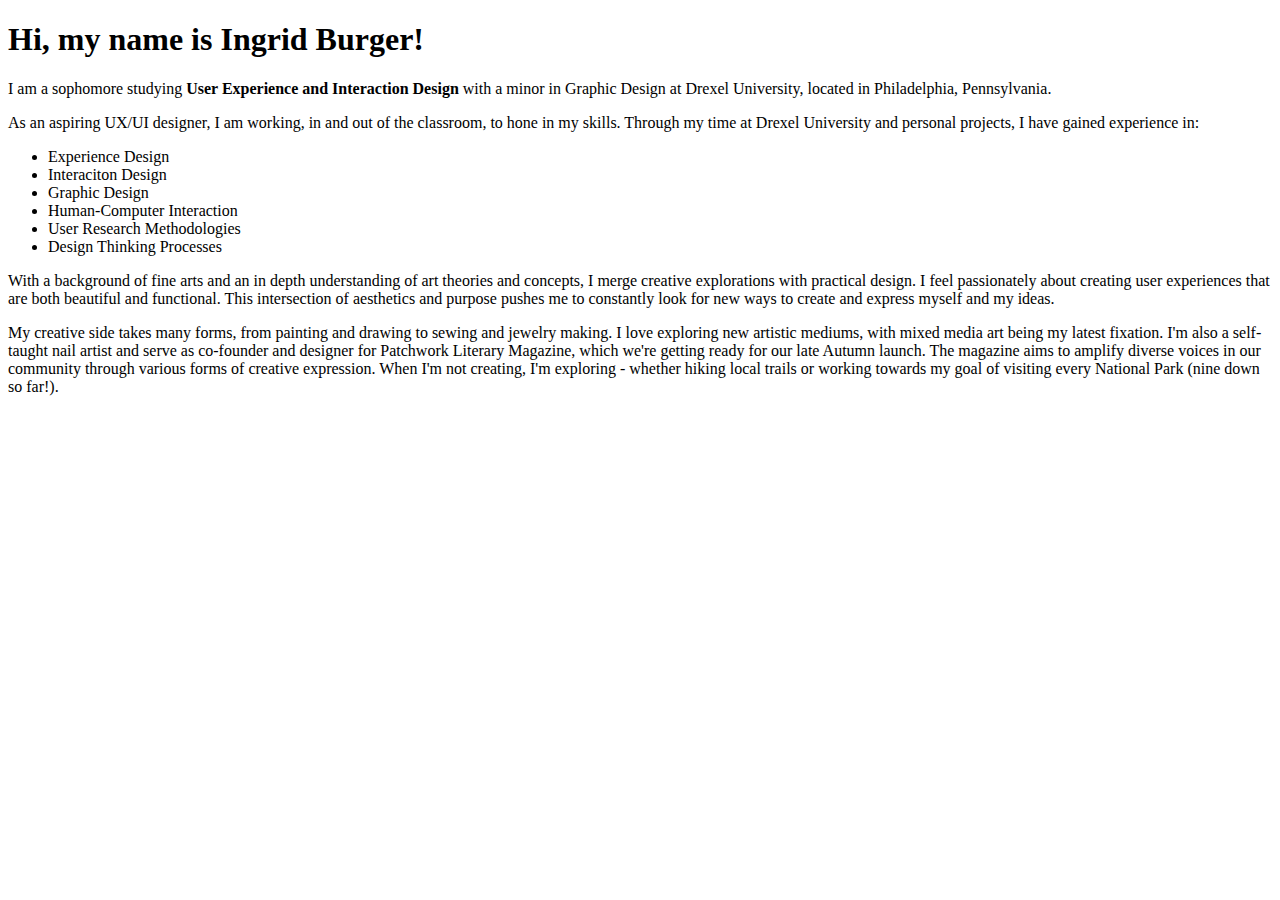
==== About.html @ 8da5daaf "Adding HTML" ====
<!DOCTYPE html>
<html lang="en">
<head>
    <meta charset="UTF-8">
    <title>Ingrid Burger's Portfolio</title>
</head>
<body>
    <header>
        <h1>Hi, my name is <strong>Ingrid Burger</strong>!</h1>
    </header>
    <article>
        <p>I am a sophomore studying <strong>User Experience and Interaction Design</strong> with a minor in Graphic Design at Drexel University, located in Philadelphia, Pennsylvania.</p>
        <p>As an aspiring UX/UI designer, I am working, in and out of the classroom, to hone in my skills. Through my time at Drexel University and personal projects, I have gained experience in:</p>
        <ul>
            <li>Experience Design</li>
            <li>Interaciton Design</li>
            <li>Graphic Design</li>
            <li>Human-Computer Interaction</li>
            <li>User Research Methodologies</li>
            <li>Design Thinking Processes</li>
        </ul>
        <p>With a background of fine arts and an in depth understanding of art theories and concepts, I merge creative explorations with practical design. I feel passionately about creating user experiences that are both beautiful and functional. This intersection of aesthetics and purpose pushes me to constantly look for new ways to create and express myself and my ideas.</p>
        <p>My creative side takes many forms, from painting and drawing to sewing and jewelry making. I love exploring new artistic mediums, with mixed media art being my latest fixation. I'm also a self-taught nail artist and serve as co-founder and designer for Patchwork Literary Magazine, which we're getting ready for our late Autumn launch. The magazine aims to amplify diverse voices in our community through various forms of creative expression. When I'm not creating, I'm exploring - whether hiking local trails or working towards my goal of visiting every National Park (nine down so far!).</p>
    </article>
</body>
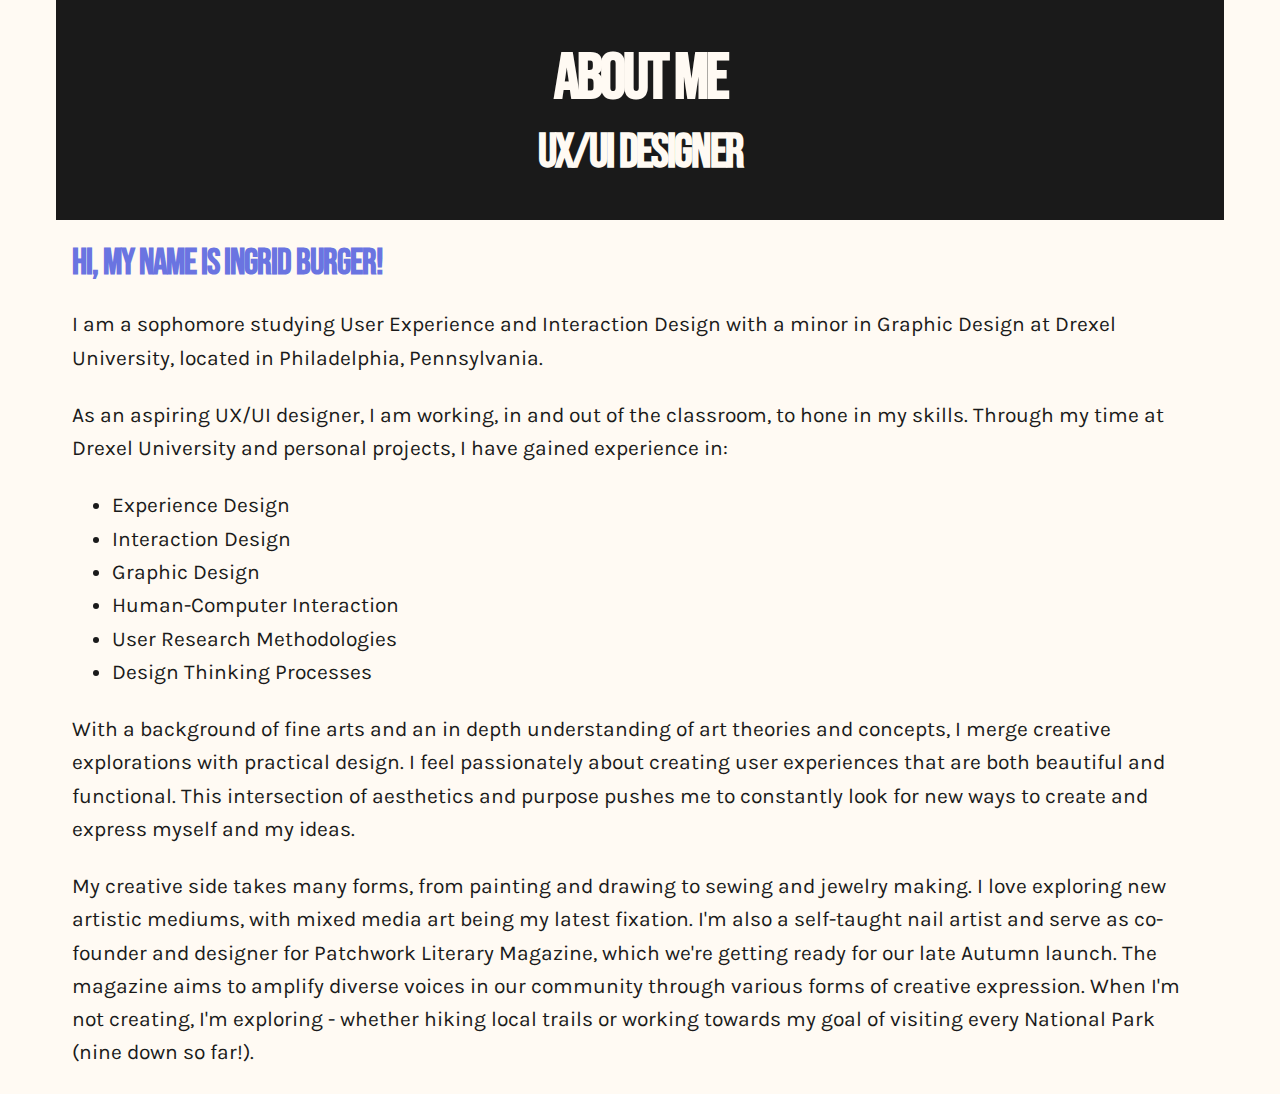
==== commit a5edbbc5: "html & css" ====
--- a/About.html
+++ b/About.html
@@ -2,24 +2,41 @@
 <html lang="en">
 <head>
     <meta charset="UTF-8">
+    <meta name="viewport" content="width=device-width, initial-scale=1.0">
     <title>Ingrid Burger's Portfolio</title>
+    <link rel="stylesheet" href="css/Stylesheet.CSS">
 </head>
 <body>
-    <header>
-        <h1>Hi, my name is <strong>Ingrid Burger</strong>!</h1>
-    </header>
-    <article>
-        <p>I am a sophomore studying <strong>User Experience and Interaction Design</strong> with a minor in Graphic Design at Drexel University, located in Philadelphia, Pennsylvania.</p>
-        <p>As an aspiring UX/UI designer, I am working, in and out of the classroom, to hone in my skills. Through my time at Drexel University and personal projects, I have gained experience in:</p>
-        <ul>
-            <li>Experience Design</li>
-            <li>Interaciton Design</li>
-            <li>Graphic Design</li>
-            <li>Human-Computer Interaction</li>
-            <li>User Research Methodologies</li>
-            <li>Design Thinking Processes</li>
-        </ul>
-        <p>With a background of fine arts and an in depth understanding of art theories and concepts, I merge creative explorations with practical design. I feel passionately about creating user experiences that are both beautiful and functional. This intersection of aesthetics and purpose pushes me to constantly look for new ways to create and express myself and my ideas.</p>
-        <p>My creative side takes many forms, from painting and drawing to sewing and jewelry making. I love exploring new artistic mediums, with mixed media art being my latest fixation. I'm also a self-taught nail artist and serve as co-founder and designer for Patchwork Literary Magazine, which we're getting ready for our late Autumn launch. The magazine aims to amplify diverse voices in our community through various forms of creative expression. When I'm not creating, I'm exploring - whether hiking local trails or working towards my goal of visiting every National Park (nine down so far!).</p>
-    </article>
+    <div class="container">
+        <header>
+            <h1>About Me</h1>
+            <h2>UX/UI Designer</h2>
+        </header>
+        
+        <section>
+            <h3>Hi, my name is Ingrid Burger!</h3>
+            <p>I am a sophomore studying <strong>User Experience and Interaction Design</strong> with a minor in Graphic Design at Drexel University, located in Philadelphia, Pennsylvania.</p>
+        </section>
+
+        <section>
+            <p>As an aspiring UX/UI designer, I am working, in and out of the classroom, to hone in my skills. Through my time at Drexel University and personal projects, I have gained experience in:
+            <ul>
+                <li>Experience Design</li>
+                <li>Interaction Design</li>
+                <li>Graphic Design</li>
+                <li>Human-Computer Interaction</li>
+                <li>User Research Methodologies</li>
+                <li>Design Thinking Processes</li>
+            </ul>
+            </p>
+        </section>
+
+        <section>
+            <p>With a background of fine arts and an in depth understanding of art theories and concepts, I merge creative explorations with practical design. I feel passionately about creating user experiences that are both beautiful and functional. This intersection of aesthetics and purpose pushes me to constantly look for new ways to create and express myself and my ideas.</p>
+        </section>
+
+        <section>
+            <p>My creative side takes many forms, from painting and drawing to sewing and jewelry making. I love exploring new artistic mediums, with mixed media art being my latest fixation. I'm also a self-taught nail artist and serve as co-founder and designer for Patchwork Literary Magazine, which we're getting ready for our late Autumn launch. The magazine aims to amplify diverse voices in our community through various forms of creative expression. When I'm not creating, I'm exploring - whether hiking local trails or working towards my goal of visiting every National Park (nine down so far!).</p>
+        </section>
 </body>
+</html>--- a/css/Stylesheet.CSS
+++ b/css/Stylesheet.CSS
@@ -0,0 +1,120 @@
+@font-face {
+    font-family: 'BebasNeue';
+    src: url('../fonts/BebasNeue-Regular.woff2') format(woff2); 
+    font-weight: normal;
+    font-style: normal;
+    font-display: swap;
+}
+
+@font-face {
+    font-family: 'Karla';
+    src: url('../fonts/Karla-Regular.woff2') format(woff2);
+    font-weight: 200 800;
+    font-style: normal;
+    font-display: swap;
+}
+
+:root {
+    --light-primary:#FFFAF3;
+    --light-secondary:#EBE7E0;
+    --dark-primary:#1A1A1A;
+    --dark-secondary:#424242;
+    --accent-dark:#262E86;
+    --accent-med-dark:#4851B1;
+    --accent-medium:#6A74E1;
+    --accent-med-light:#98A0F8;
+    --accent-light:#C5CAFF;
+
+    --background-color:var(--light-primary);
+    --foreground-color:var(--dark-primary);
+
+    --font-sans-serif: 'Karla', Helvetica, Arial, sans-serif;
+    --font-bold: 'BebasNeue', var(--font-sans-serif);
+
+    --rhythm: 1.5rem;
+}
+
+* {
+    box-sizing: border-box;
+}
+
+body {
+    background-color: var(--background-color);
+    color: var(--foreground-color);
+    font-family: var(--font-sans-serif);
+    font-size: 130%;
+    line-height: 1.6;
+    margin: 0;
+    padding: 0 1rem;
+}
+
+header {
+    background-color: var(--dark-primary);
+    color: var(--light-primary);
+    padding: var(--rhythm);
+    text-align: center;
+}
+
+header h1, header h2 {
+    color: var(--light-primary);
+    padding: 0 var(--rhythm);
+}
+
+img {
+    height: auto;
+    width: 100%;
+    max-width: 1200px;
+    margin: var(--rhythm) auto;
+}
+  
+b {
+    color: var(--accent-primary);
+    font-weight: bold;
+}  
+
+h1, h2, h3 {
+    font-family: var(--font-bold);
+    margin: 0 0 var(--rhythm) 0;
+}
+
+h1 {
+    color: var(--accent-dark);
+    font-size: 65px;
+    letter-spacing: -3px;
+    line-height: 62px;
+    margin-top: var(--rhythm);
+}
+
+h2 {
+    color: var(--accent-med-dark);
+    font-size: 48px;
+    letter-spacing: -2px;
+    line-height: 0.8;
+}
+
+h3 {
+    color: var(--accent-medium);
+    font-size: 36px;
+    letter-spacing: -1px;
+    line-height: 40px;
+}
+
+p {
+    color: var(--dark-primary);
+    font-family: var(--font-sans-serif);
+    font-size: 100%;
+    margin: 0 0 var(--rhythm) 0;
+}
+
+.container {
+    max-width: 1200px;
+    margin: 0 auto;
+    padding-left: 1rem;
+    padding-right: 1rem;
+}
+
+section {
+    margin: var(--rhythm) 0;
+    padding-left: 1rem;
+    padding-right: 1rem;
+}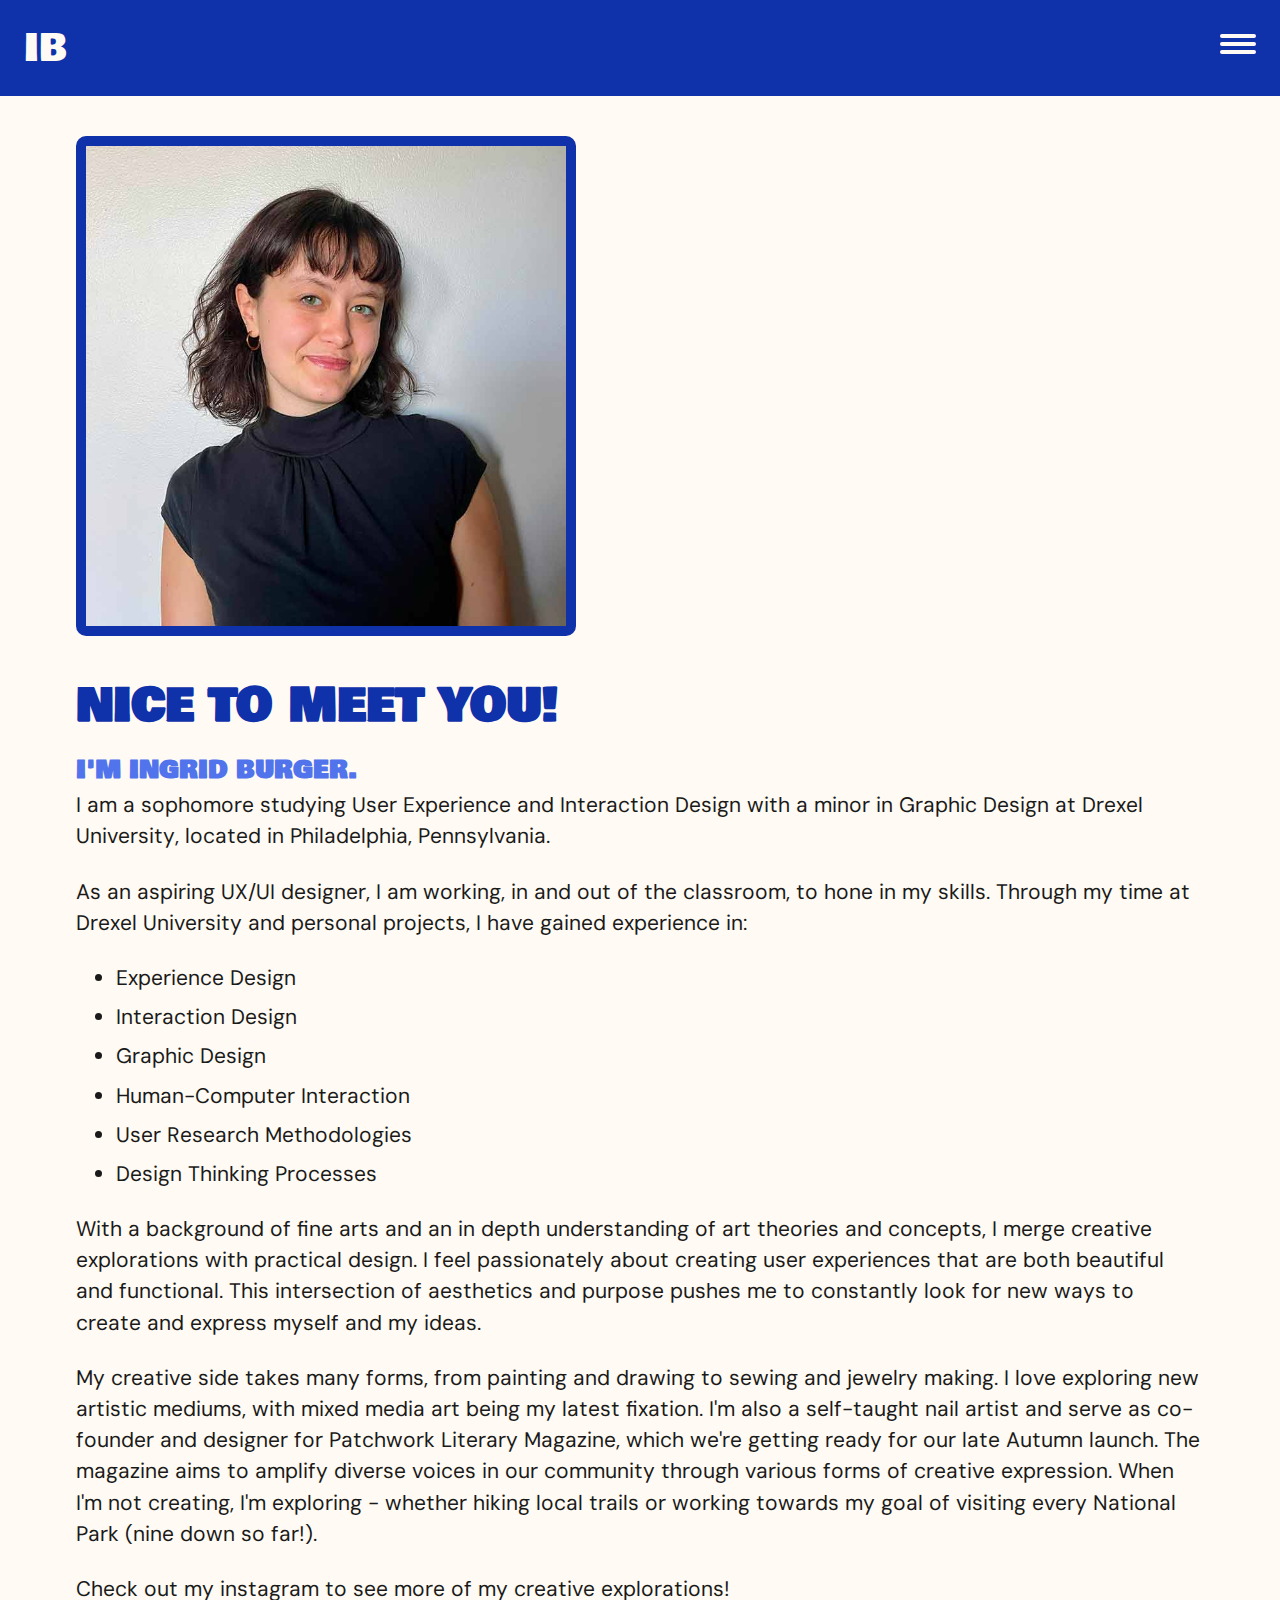
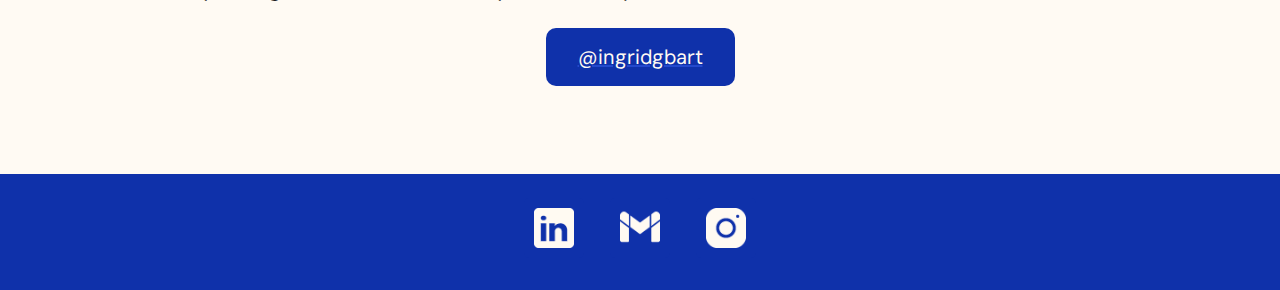
==== commit 39ef7511: "Most Done" ====
--- a/About.html
+++ b/About.html
@@ -9,34 +9,67 @@
 <body>
     <div class="container">
         <header>
-            <h1>About Me</h1>
-            <h2>UX/UI Designer</h2>
+            <div class="header-text"><a href="Index.html">IB</a></div>
+            <input type="checkbox" id="nav-toggle" class="nav-toggle">
+            <label for="nav-toggle" class="nav-toggle-label">
+                <span></span>
+                <span></span>
+                <span></span>
+            </label>
+            <div class="nav-backdrop"></div>
+            <nav>
+                <ul>
+                    <li><a href="Index.html">Home</a></li>
+                    <li><a href="Case_Studies.html">Case Studies</a></li>
+                    <li><a href="Resume.html">Resume</a></li>
+                    <li><a href="About.html">About Me</a></li>
+                </ul>
+            </nav>
         </header>
         
-        <section>
-            <h3>Hi, my name is Ingrid Burger!</h3>
-            <p>I am a sophomore studying <strong>User Experience and Interaction Design</strong> with a minor in Graphic Design at Drexel University, located in Philadelphia, Pennsylvania.</p>
-        </section>
+        <main>
+            <section>
+                <img class="profile" alt="Profile Picture" src="./images/Profile_Picture.jpg"/>
+                <h1>Nice to meet you!</h1>
 
-        <section>
-            <p>As an aspiring UX/UI designer, I am working, in and out of the classroom, to hone in my skills. Through my time at Drexel University and personal projects, I have gained experience in:
-            <ul>
-                <li>Experience Design</li>
-                <li>Interaction Design</li>
-                <li>Graphic Design</li>
-                <li>Human-Computer Interaction</li>
-                <li>User Research Methodologies</li>
-                <li>Design Thinking Processes</li>
-            </ul>
-            </p>
-        </section>
+                <h3>I'm Ingrid Burger.</h3>
 
-        <section>
-            <p>With a background of fine arts and an in depth understanding of art theories and concepts, I merge creative explorations with practical design. I feel passionately about creating user experiences that are both beautiful and functional. This intersection of aesthetics and purpose pushes me to constantly look for new ways to create and express myself and my ideas.</p>
-        </section>
+                <p>I am a sophomore studying <strong>User Experience and Interaction Design</strong> with a minor in Graphic Design at Drexel University, located in Philadelphia, Pennsylvania.</p>
+            
+                <p>As an aspiring UX/UI designer, I am working, in and out of the classroom, to hone in my skills. Through my time at Drexel University and personal projects, I have gained experience in:
+                <ul>
+                    <li>Experience Design</li>
+                    <li>Interaction Design</li>
+                    <li>Graphic Design</li>
+                    <li>Human-Computer Interaction</li>
+                    <li>User Research Methodologies</li>
+                    <li>Design Thinking Processes</li>
+                </ul>
+                </p>
 
-        <section>
-            <p>My creative side takes many forms, from painting and drawing to sewing and jewelry making. I love exploring new artistic mediums, with mixed media art being my latest fixation. I'm also a self-taught nail artist and serve as co-founder and designer for Patchwork Literary Magazine, which we're getting ready for our late Autumn launch. The magazine aims to amplify diverse voices in our community through various forms of creative expression. When I'm not creating, I'm exploring - whether hiking local trails or working towards my goal of visiting every National Park (nine down so far!).</p>
-        </section>
+                <p>With a background of fine arts and an in depth understanding of art theories and concepts, I merge creative explorations with practical design. I feel passionately about creating user experiences that are both beautiful and functional. This intersection of aesthetics and purpose pushes me to constantly look for new ways to create and express myself and my ideas.</p>
+
+                <p>My creative side takes many forms, from painting and drawing to sewing and jewelry making. I love exploring new artistic mediums, with mixed media art being my latest fixation. I'm also a self-taught nail artist and serve as co-founder and designer for Patchwork Literary Magazine, which we're getting ready for our late Autumn launch. The magazine aims to amplify diverse voices in our community through various forms of creative expression. When I'm not creating, I'm exploring - whether hiking local trails or working towards my goal of visiting every National Park (nine down so far!).</p>
+
+                <p>Check out my instagram to see more of my creative explorations!</p>
+                <a href="https://www.instagram.com/ingridgbart?utm_source=ig_web_button_share_sheet&igsh=ZDNlZDc0MzIxNw==" target="_blank">
+                    <button>@ingridgbart</button>
+                </a>
+            </section>
+        </main>
+    </div>
+    <footer>
+        <div class="social-links">
+            <a href="https://www.linkedin.com/in/ingridburger/" target="_blank">
+                <img src="./images/Social_Media_Icons/LinkedIn-Icon.png" alt="LinkedIn">
+            </a>
+            <a href="mailto:ingridgburger@gmail.com" target="_blank">
+                <img src="./images/Social_Media_Icons/Gmail-Icon.png" alt="Gmail">
+            </a>
+            <a href="https://www.instagram.com/ingridgbart?utm_source=ig_web_button_share_sheet&igsh=ZDNlZDc0MzIxNw==" target="_blank">
+                <img src="./images/Social_Media_Icons/Instagram-Icon.png" alt="Instagram">
+            </a>
+        </div>
+    </footer>
 </body>
 </html>--- a/css/Stylesheet.CSS
+++ b/css/Stylesheet.CSS
@@ -1,39 +1,56 @@
+/*Fonts*/
 @font-face {
-    font-family: 'BebasNeue';
-    src: url('../fonts/BebasNeue-Regular.woff2') format(woff2); 
+    font-family: 'BowlbyOne';
+    src: url('../fonts/BowlbyOne-Regular.woff2') format(woff2); 
     font-weight: normal;
     font-style: normal;
     font-display: swap;
 }
 
 @font-face {
-    font-family: 'Karla';
-    src: url('../fonts/Karla-Regular.woff2') format(woff2);
-    font-weight: 200 800;
+    font-family: 'DM Sans';
+    src: url('../fonts/DMSans-9ptRegular.woff2') format(woff2);
+    font-weight: 100 900;
     font-style: normal;
     font-display: swap;
 }
 
+@font-face {
+    font-family: 'DM Sans';
+    src: url('../fonts/DMSans-9ptItalic.woff2') format(woff2);
+    font-weight: 100 900;
+    font-style: italic;
+    font-display: swap;
+}
+
+/*Properties*/
 :root {
     --light-primary:#FFFAF3;
     --light-secondary:#EBE7E0;
     --dark-primary:#1A1A1A;
     --dark-secondary:#424242;
-    --accent-dark:#262E86;
-    --accent-med-dark:#4851B1;
-    --accent-medium:#6A74E1;
-    --accent-med-light:#98A0F8;
-    --accent-light:#C5CAFF;
+    --accent-dark:#0f31aa;
+    --accent-med-dark:#2349cd;
+    --accent-medium:#5174ed;
+    --accent-med-light:#7e99f6;
+    --accent-light:#b9c9ff;
 
     --background-color:var(--light-primary);
     --foreground-color:var(--dark-primary);
 
-    --font-sans-serif: 'Karla', Helvetica, Arial, sans-serif;
-    --font-bold: 'BebasNeue', var(--font-sans-serif);
+    --font-sans-serif: 'DM Sans', Helvetica, Arial, sans-serif;
+    --font-bold: 'BowlbyOne', var(--font-sans-serif);
 
     --rhythm: 1.5rem;
-}
-
+
+    --nav-height: 6rem;
+    --menu-icon-color: var(--light-primary);
+    --nav-background: var(--accent-dark);
+    --nav-hover-bg: var(--accent-medium);
+    --nav-width: 300px;
+}
+
+/*Base*/
 * {
     box-sizing: border-box;
 }
@@ -43,78 +60,323 @@
     color: var(--foreground-color);
     font-family: var(--font-sans-serif);
     font-size: 130%;
-    line-height: 1.6;
+    line-height: 1.5;
     margin: 0;
-    padding: 0 1rem;
-}
-
+    margin-top: 8rem;
+    padding: 0;
+    padding-bottom: 4rem;
+}
+
+html, body {
+    margin: 0;
+    padding: 0;
+}
+
+main {
+    padding: 8rem 1rem 4rem;
+}
+
+section.case-study {
+    background-color: var(--accent-medium);
+    border-radius: 10px;
+    color: var(--light-primary);
+    padding: 2rem;
+}
+
+.section-divider {
+    border: none;
+    border-top: 2px solid var(--accent-medium);
+    width: 100%;
+    margin: 2rem auto;
+}
+
+.item-divider {
+    border: none;
+    border-top: 2px solid var(--accent-light);
+    width: 100%;
+    margin: 2rem auto;
+}
+
+.case-study h1, .case-study h2, .case-study h3, .case-study p {
+    color: var(--light-primary);
+}
+
+.container {
+    max-width: 1200px;
+    margin: 0 auto;
+    min-height: 100%;
+    padding: 0 20px;
+}
+
+section {
+    margin-bottom: var(--rhythm);
+}
+
+.section-container {
+    border: none;
+    border-top: 2px solid var(--accent-medium);
+    width: 80%;
+    margin: 2rem auto;
+}
+
+/*Header*/
 header {
-    background-color: var(--dark-primary);
-    color: var(--light-primary);
-    padding: var(--rhythm);
+    align-items: center;
+    background-color: var(--accent-dark);
+    color: var(--light-primary);
+    display: flex;
+    height: var(--nav-height);
+    justify-content: space-between;
+    left: 0;
+    padding: 0 1.5rem;
+    position: fixed;
+    right: 0;
+    top: 0;
+    z-index: 1000;
+}
+
+header h1, header h2 {
+    color: var(--light-primary);
+    padding: 0;
+}
+
+.header-text a {
+    color: var(--light-primary);
+    font-family: var(--font-bold);
+    font-size: 36px;
+    text-decoration: none;
+}
+
+.header-text a:hover,
+.header-text a:focus,
+.header-text a:visited {
+    color: var(--light-primary);
+    text-decoration: none;
+}
+
+/*Footer*/
+footer {
+    background-color: var(--accent-dark);
+    color: var(--light-primary);
+    margin: 0;
+    padding: 1rem;
     text-align: center;
-}
-
-header h1, header h2 {
-    color: var(--light-primary);
-    padding: 0 var(--rhythm);
-}
-
-img {
-    height: auto;
-    width: 100%;
-    max-width: 1200px;
-    margin: var(--rhythm) auto;
-}
-  
+    width: 100vw;
+}
+
+.social-links a {
+    margin: 0 10px;
+    display: inline-block;
+}
+
+.social-links img {
+    width: 60px;
+    height: 60px;
+    border-radius: 5px;
+    transition: transform 0.3s ease-in-out;
+}
+
+.social-links img:hover {
+    transform: scale(1.2);
+}
+
+
+/*Typography*/
+a {
+    color: var(--accent-med-dark);
+}
+
 b {
-    color: var(--accent-primary);
-    font-weight: bold;
-}  
-
+    color: var(--accent-med-dark);
+    font-weight: 600;
+}
 h1, h2, h3 {
     font-family: var(--font-bold);
-    margin: 0 0 var(--rhythm) 0;
+    margin: 0 0 0.5rem 0;
+    text-transform: uppercase;
 }
 
 h1 {
     color: var(--accent-dark);
-    font-size: 65px;
-    letter-spacing: -3px;
-    line-height: 62px;
-    margin-top: var(--rhythm);
+    font-size: 45px;
+    letter-spacing: 0px;
+    line-height: 43px;
+    margin-top: 2rem;
 }
 
 h2 {
     color: var(--accent-med-dark);
-    font-size: 48px;
-    letter-spacing: -2px;
-    line-height: 0.8;
+    font-size: 36px;
+    letter-spacing: 0px;
+    line-height: 34px;
+    margin-top: 2rem;
 }
 
 h3 {
     color: var(--accent-medium);
-    font-size: 36px;
-    letter-spacing: -1px;
-    line-height: 40px;
+    font-size: 24px;
+    letter-spacing: 0px;
+    line-height: 22px;
+    margin-top: 2rem;
+}
+
+h3 + h1 {
+    margin-top: 0.5rem;
 }
 
 p {
     color: var(--dark-primary);
     font-family: var(--font-sans-serif);
     font-size: 100%;
-    margin: 0 0 var(--rhythm) 0;
-}
-
-.container {
+    margin: 0 0 1.5rem 0;
+}
+
+ul li {
+    margin-bottom: 0.5rem;
+}
+
+/*Button*/
+button {
+    background-color: var(--accent-dark);
+    border: none;
+    border-radius: 10px;
+    color: var(--light-primary);
+    cursor: pointer;
+    display: block;
+    font-family: var(--font-sans-serif);
+    font-size: 1.25rem;
+    font-weight: bold;
+    margin: 0 auto;
+    padding: 1rem 2rem;
+    text-align: center;
+    transition: transform 0.3s ease-in-out;
+}
+
+button:hover {
+    background-color: var(--accent-med-dark);
+    transform: scale(1.1);
+}
+
+p + button {
+    margin-top: 0.5rem;
+}
+
+/*Images*/
+img {
+    border: 10px solid var(--accent-dark);
+    border-radius: 10px;
+    height: auto;
+    width: 100%;
     max-width: 1200px;
-    margin: 0 auto;
-    padding-left: 1rem;
-    padding-right: 1rem;
-}
-
-section {
-    margin: var(--rhythm) 0;
-    padding-left: 1rem;
-    padding-right: 1rem;
+    margin: 0.5rem auto;
+}
+
+img.profile {
+    max-width: 500px;
+    width: 100%;
+}
+  
+/* Navigation */
+nav {
+    align-items: center;
+    background: var(--nav-background);
+    height: 100vh;
+    justify-content: space-between;
+    margin-top: var(--nav-height);
+    position: fixed;
+    right: -100%;
+    top: 0;
+    transition: right 0.3s ease-in-out;
+    width: var(--nav-width);
+    z-index: 999;
+}
+
+nav li a {
+    color: var(--light-primary);
+    display: block;
+    font-family: var(--font-sans-serif);
+    font-size: 1.25rem;
+    padding: 1rem 1.5rem;
+    text-decoration: none;
+}
+
+nav li a:hover {
+    background-color: var(--nav-hover-bg);
+}
+
+nav ul {
+    list-style: none;
+    margin: 0;
+    padding: 0;
+}
+
+.nav-backdrop {
+    background: rgba(0, 0, 0, 0.5);
+    top: var(--nav-height);
+    left: 0;
+    opacity: 0;
+    position: fixed;
+    top: 0;
+    visibility: hidden;
+    width: 100%;
+    z-index: 998;
+}
+
+.nav-toggle {
+    display: none;
+}
+
+.nav-toggle-label {
+    cursor: pointer;
+    display: flex;
+    flex-direction: column;
+    justify-content: center;
+    height: 40px;
+    width: 36px; 
+    position: relative;
+    z-index: 1001;
+}
+
+.nav-toggle-label span {
+    background-color: var(--menu-icon-color);
+    border-radius: 10px;
+    display: block;
+    height: 4px;
+    position: absolute;
+    width: 100%;
+}
+
+.nav-toggle-label span:nth-child(1) { 
+    top: 6px; 
+}
+
+.nav-toggle-label span:nth-child(2) { 
+    top: 14px; 
+}
+
+.nav-toggle-label span:nth-child(3) { 
+    top: 22px; 
+}
+
+.nav-toggle:checked ~ .nav-backdrop {
+    opacity: 1;
+    visibility: visible;
+}
+
+.nav-toggle:checked ~ nav {
+    right: 0;
+}
+
+.nav-toggle:checked ~ .nav-toggle-label span:nth-child(1) {
+    top: 12px;
+    transform: rotate(45deg);
+}
+
+.nav-toggle:checked ~ .nav-toggle-label span:nth-child(2) {
+    display: none;
+}
+
+.nav-toggle:checked ~ .nav-toggle-label span:nth-child(3) {
+    top: 12px;
+    transform: rotate(-45deg);
 }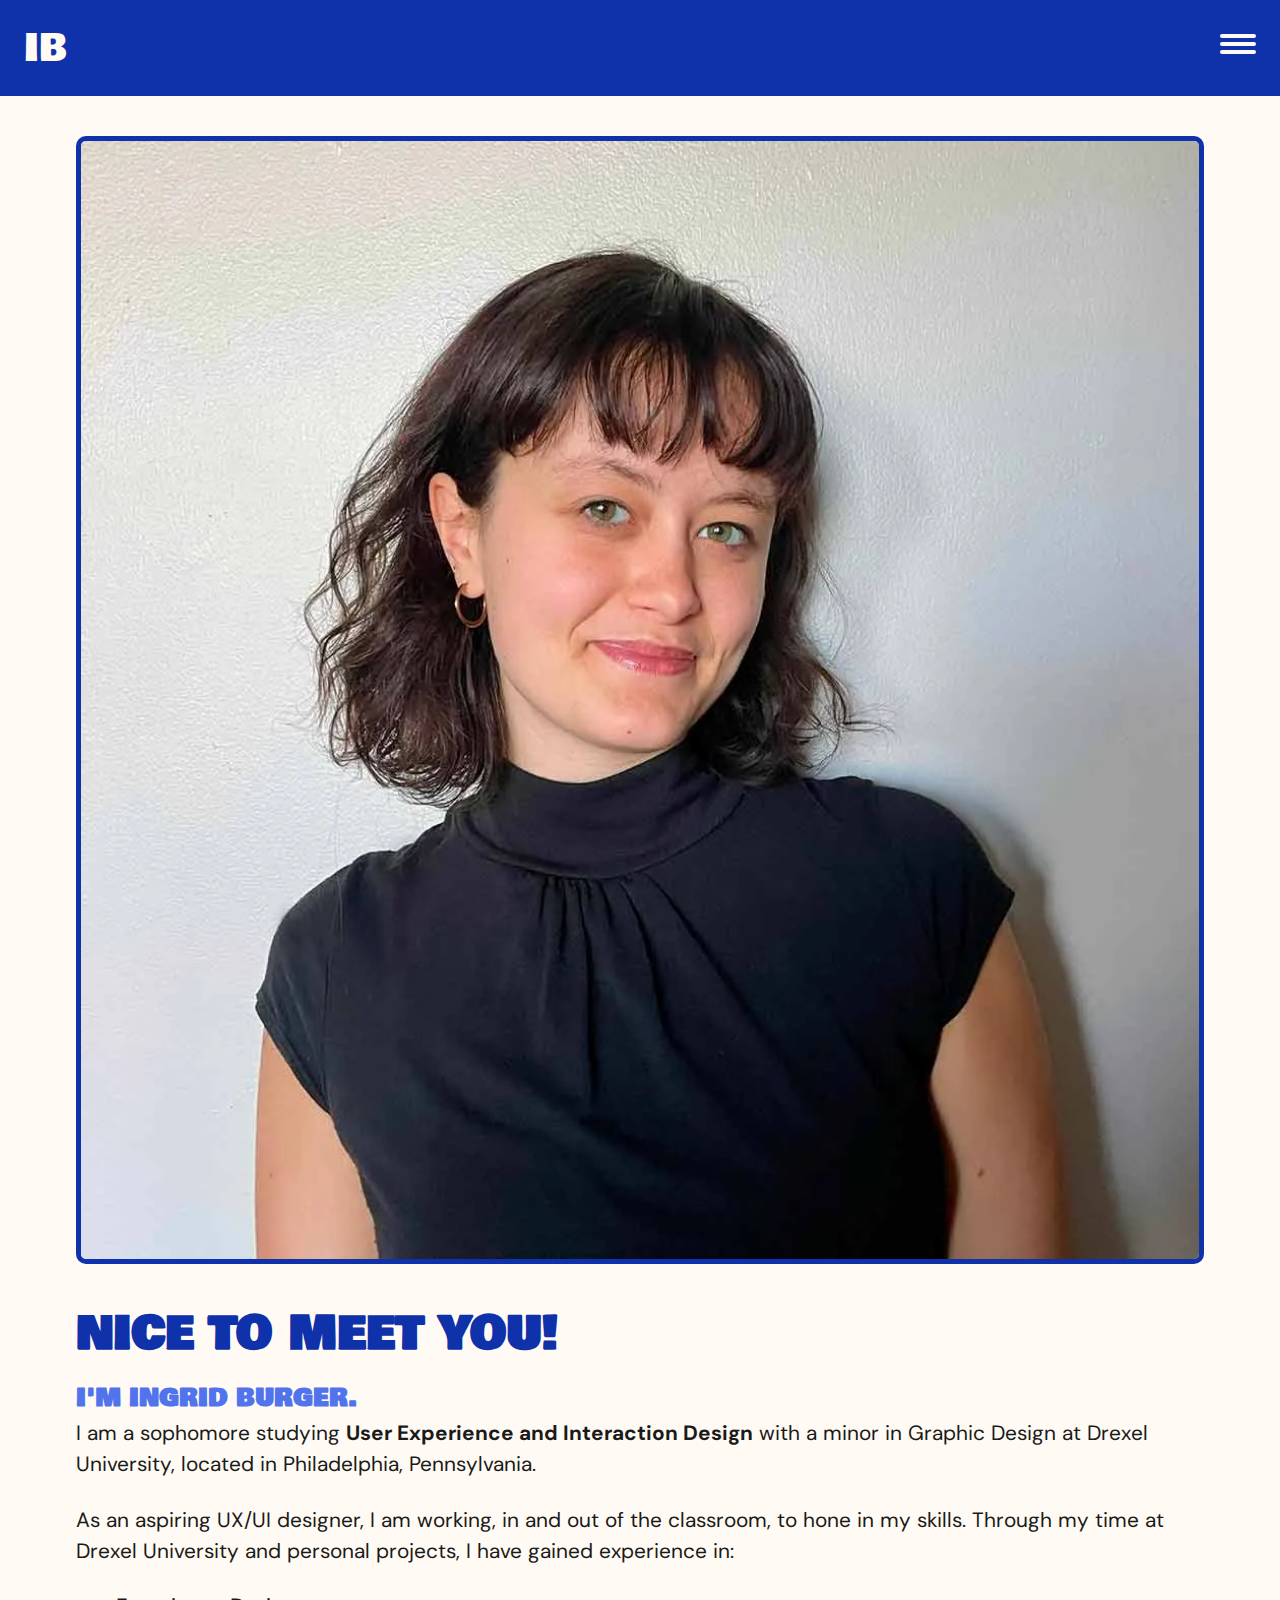
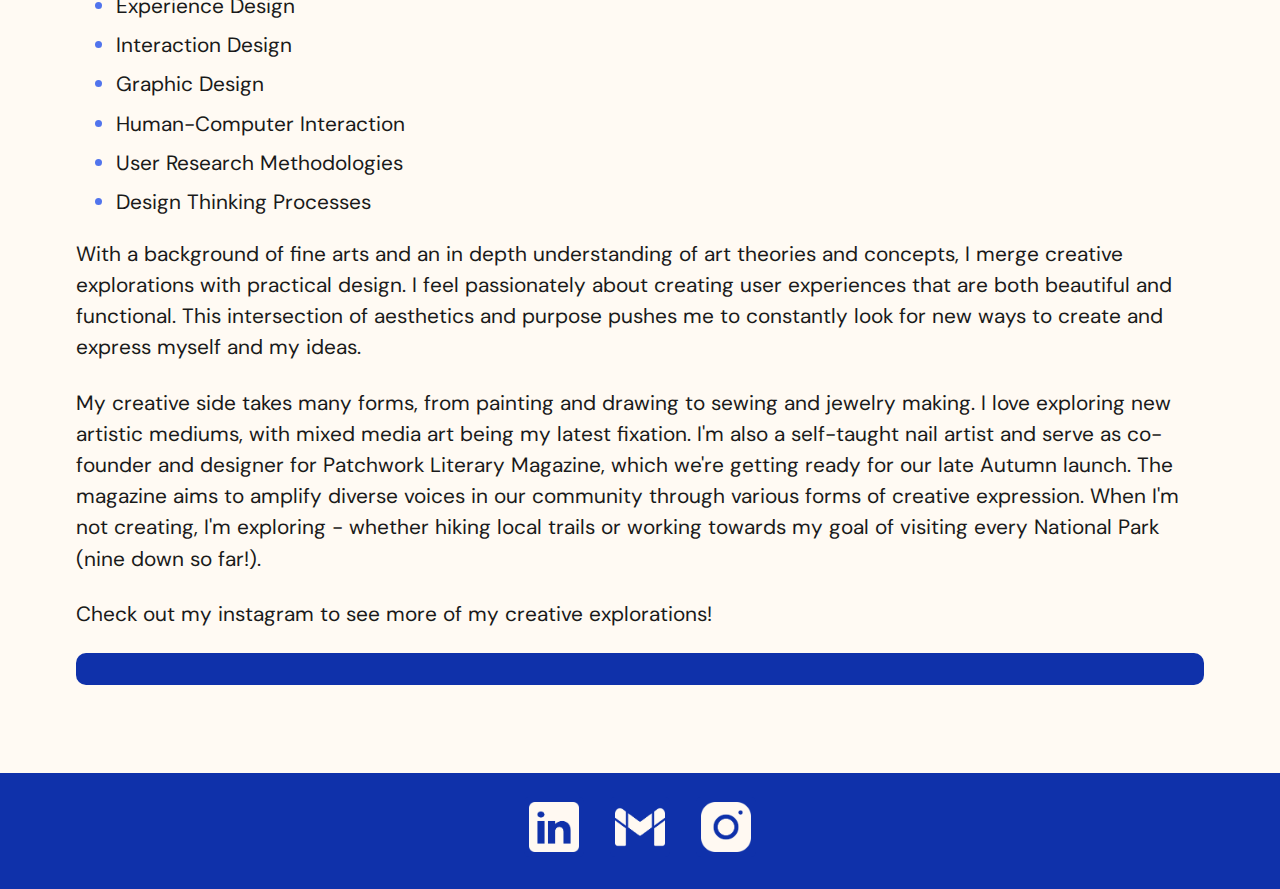
==== commit 1c0fc00d: "Finished" ====
--- a/About.html
+++ b/About.html
@@ -29,14 +29,14 @@
         
         <main>
             <section>
-                <img class="profile" alt="Profile Picture" src="./images/Profile_Picture.jpg"/>
+                <img class="profile" alt="Profile Picture" src="./images/Profile_Picture.webp"/>
                 <h1>Nice to meet you!</h1>
 
                 <h3>I'm Ingrid Burger.</h3>
 
                 <p>I am a sophomore studying <strong>User Experience and Interaction Design</strong> with a minor in Graphic Design at Drexel University, located in Philadelphia, Pennsylvania.</p>
             
-                <p>As an aspiring UX/UI designer, I am working, in and out of the classroom, to hone in my skills. Through my time at Drexel University and personal projects, I have gained experience in:
+                <p>As an aspiring UX/UI designer, I am working, in and out of the classroom, to hone in my skills. Through my time at Drexel University and personal projects, I have gained experience in:</p>
                 <ul>
                     <li>Experience Design</li>
                     <li>Interaction Design</li>
@@ -45,15 +45,14 @@
                     <li>User Research Methodologies</li>
                     <li>Design Thinking Processes</li>
                 </ul>
-                </p>
 
                 <p>With a background of fine arts and an in depth understanding of art theories and concepts, I merge creative explorations with practical design. I feel passionately about creating user experiences that are both beautiful and functional. This intersection of aesthetics and purpose pushes me to constantly look for new ways to create and express myself and my ideas.</p>
 
                 <p>My creative side takes many forms, from painting and drawing to sewing and jewelry making. I love exploring new artistic mediums, with mixed media art being my latest fixation. I'm also a self-taught nail artist and serve as co-founder and designer for Patchwork Literary Magazine, which we're getting ready for our late Autumn launch. The magazine aims to amplify diverse voices in our community through various forms of creative expression. When I'm not creating, I'm exploring - whether hiking local trails or working towards my goal of visiting every National Park (nine down so far!).</p>
 
                 <p>Check out my instagram to see more of my creative explorations!</p>
-                <a href="https://www.instagram.com/ingridgbart?utm_source=ig_web_button_share_sheet&igsh=ZDNlZDc0MzIxNw==" target="_blank">
-                    <button>@ingridgbart</button>
+                <a href="https://www.instagram.com/ingridgbart?utm_source=ig_web_button_share_sheet&igsh=ZDNlZDc0MzIxNw==" target="_blank" class="button-link">
+        
                 </a>
             </section>
         </main>
@@ -61,13 +60,13 @@
     <footer>
         <div class="social-links">
             <a href="https://www.linkedin.com/in/ingridburger/" target="_blank">
-                <img src="./images/Social_Media_Icons/LinkedIn-Icon.png" alt="LinkedIn">
+                <img alt="LinkedIn" src="./images/Social_Media_Icons/LinkedIn_Icon.webp">
             </a>
             <a href="mailto:ingridgburger@gmail.com" target="_blank">
-                <img src="./images/Social_Media_Icons/Gmail-Icon.png" alt="Gmail">
+                <img alt="Gmail" src="./images/Social_Media_Icons/Gmail_Icon.webp">
             </a>
             <a href="https://www.instagram.com/ingridgbart?utm_source=ig_web_button_share_sheet&igsh=ZDNlZDc0MzIxNw==" target="_blank">
-                <img src="./images/Social_Media_Icons/Instagram-Icon.png" alt="Instagram">
+                <img alt="Instagram" src="./images/Social_Media_Icons/Instagram_Icon.webp">
             </a>
         </div>
     </footer>
--- a/css/Stylesheet.CSS
+++ b/css/Stylesheet.CSS
@@ -1,7 +1,7 @@
 /*Fonts*/
 @font-face {
     font-family: 'BowlbyOne';
-    src: url('../fonts/BowlbyOne-Regular.woff2') format(woff2); 
+    src: url('../fonts/BowlbyOne-Regular.woff2') format('woff2'); 
     font-weight: normal;
     font-style: normal;
     font-display: swap;
@@ -9,7 +9,7 @@
 
 @font-face {
     font-family: 'DM Sans';
-    src: url('../fonts/DMSans-9ptRegular.woff2') format(woff2);
+    src: url('../fonts/DMSans.ttf') format('truetype');
     font-weight: 100 900;
     font-style: normal;
     font-display: swap;
@@ -17,7 +17,7 @@
 
 @font-face {
     font-family: 'DM Sans';
-    src: url('../fonts/DMSans-9ptItalic.woff2') format(woff2);
+    src: url('../fonts/DMSans_Italic.ttf') format('truetype');
     font-weight: 100 900;
     font-style: italic;
     font-display: swap;
@@ -46,7 +46,6 @@
     --nav-height: 6rem;
     --menu-icon-color: var(--light-primary);
     --nav-background: var(--accent-dark);
-    --nav-hover-bg: var(--accent-medium);
     --nav-width: 300px;
 }
 
@@ -72,8 +71,17 @@
     padding: 0;
 }
 
+li::marker {
+    color: var(--accent-medium);
+}
+
 main {
     padding: 8rem 1rem 4rem;
+}
+
+p + video {
+    margin-top:0.5rem;
+    margin-bottom: 2rem;
 }
 
 section.case-study {
@@ -147,7 +155,6 @@
     text-decoration: none;
 }
 
-.header-text a:hover,
 .header-text a:focus,
 .header-text a:visited {
     color: var(--light-primary);
@@ -173,11 +180,6 @@
     width: 60px;
     height: 60px;
     border-radius: 5px;
-    transition: transform 0.3s ease-in-out;
-}
-
-.social-links img:hover {
-    transform: scale(1.2);
 }
 
 
@@ -188,8 +190,9 @@
 
 b {
     color: var(--accent-med-dark);
-    font-weight: 600;
-}
+    font-weight: bold;
+}
+
 h1, h2, h3 {
     font-family: var(--font-bold);
     margin: 0 0 0.5rem 0;
@@ -236,9 +239,8 @@
 }
 
 /*Button*/
-button {
+.button-link {
     background-color: var(--accent-dark);
-    border: none;
     border-radius: 10px;
     color: var(--light-primary);
     cursor: pointer;
@@ -249,21 +251,12 @@
     margin: 0 auto;
     padding: 1rem 2rem;
     text-align: center;
-    transition: transform 0.3s ease-in-out;
-}
-
-button:hover {
-    background-color: var(--accent-med-dark);
-    transform: scale(1.1);
-}
-
-p + button {
-    margin-top: 0.5rem;
+    text-decoration: none;
 }
 
 /*Images*/
 img {
-    border: 10px solid var(--accent-dark);
+    border: 5px solid var(--accent-dark);
     border-radius: 10px;
     height: auto;
     width: 100%;
@@ -271,9 +264,18 @@
     margin: 0.5rem auto;
 }
 
-img.profile {
-    max-width: 500px;
-    width: 100%;
+/*Videos*/
+video {
+    border: 5px solid var(--accent-dark);
+    border-radius: 10px;
+    display: block;
+    height: auto;
+    max-width: 100%;
+    margin: 1rem auto;
+  }
+
+.video-app {
+    border-radius: 40px;
 }
   
 /* Navigation */
@@ -300,10 +302,6 @@
     text-decoration: none;
 }
 
-nav li a:hover {
-    background-color: var(--nav-hover-bg);
-}
-
 nav ul {
     list-style: none;
     margin: 0;
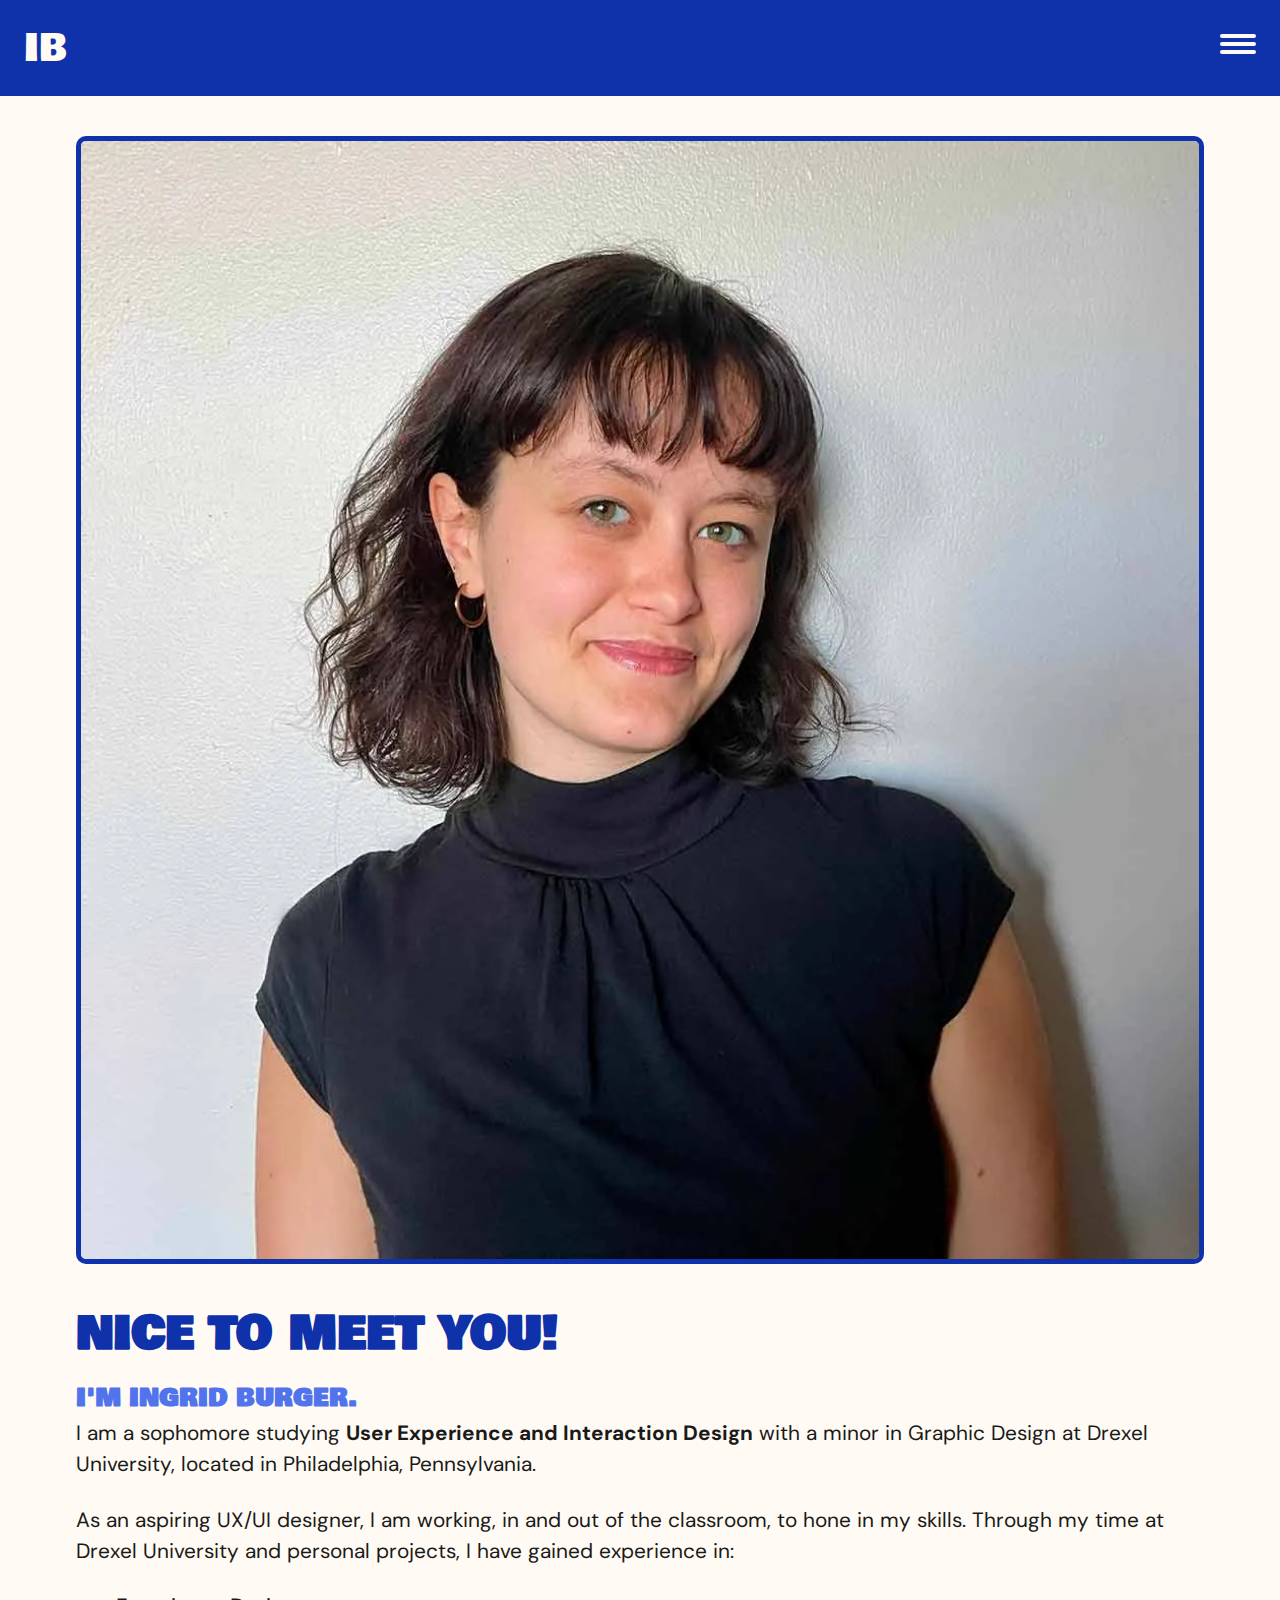
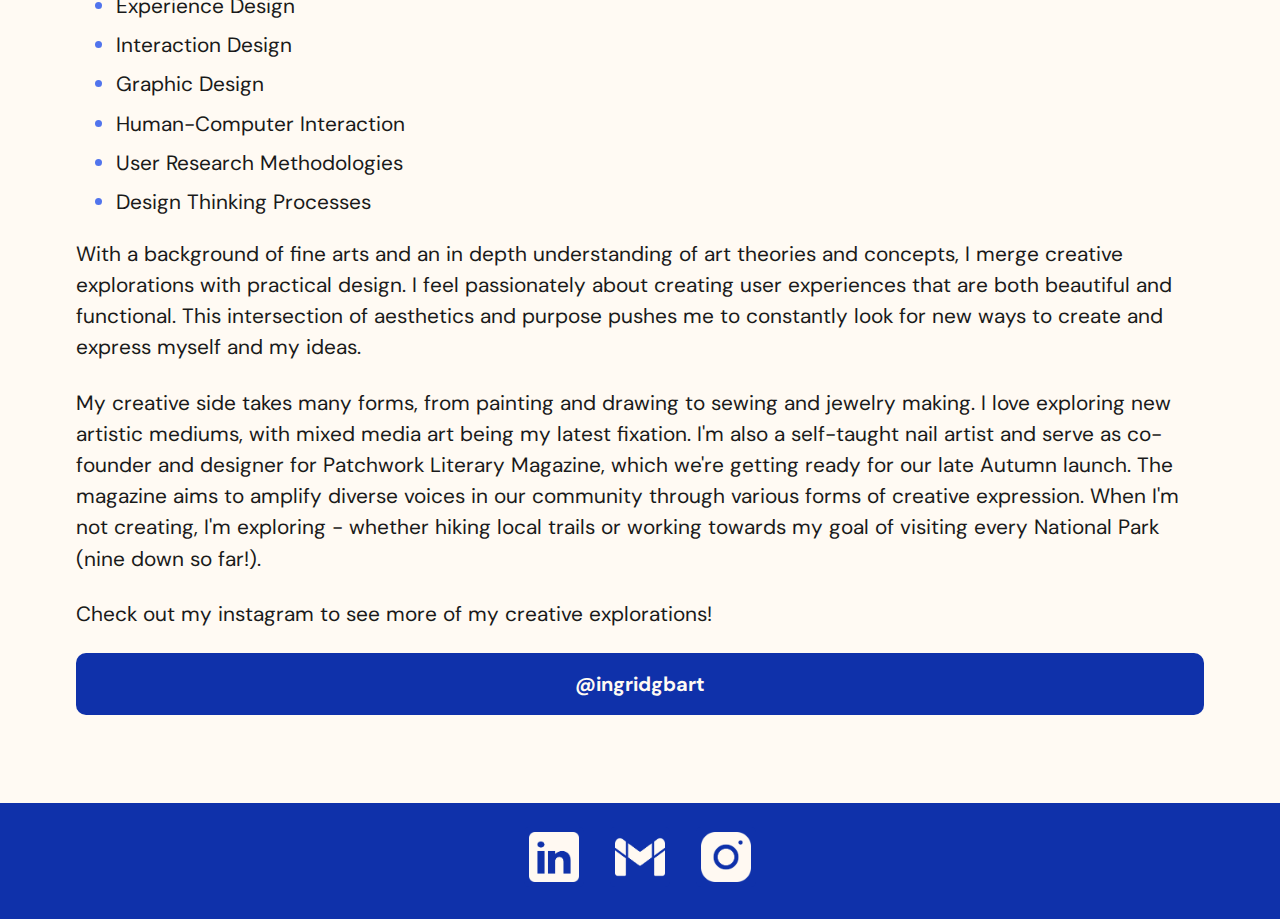
==== commit 2b0dc23a: "Fixed2" ====
--- a/About.html
+++ b/About.html
@@ -51,7 +51,7 @@
                 <p>My creative side takes many forms, from painting and drawing to sewing and jewelry making. I love exploring new artistic mediums, with mixed media art being my latest fixation. I'm also a self-taught nail artist and serve as co-founder and designer for Patchwork Literary Magazine, which we're getting ready for our late Autumn launch. The magazine aims to amplify diverse voices in our community through various forms of creative expression. When I'm not creating, I'm exploring - whether hiking local trails or working towards my goal of visiting every National Park (nine down so far!).</p>
 
                 <p>Check out my instagram to see more of my creative explorations!</p>
-                <a href="https://www.instagram.com/ingridgbart?utm_source=ig_web_button_share_sheet&igsh=ZDNlZDc0MzIxNw==" target="_blank" class="button-link">
+                <a href="https://www.instagram.com/ingridgbart?utm_source=ig_web_button_share_sheet&igsh=ZDNlZDc0MzIxNw==" target="blank" class="button-link">@ingridgbart</a>
         
                 </a>
             </section>
--- a/css/Stylesheet.CSS
+++ b/css/Stylesheet.CSS
@@ -62,6 +62,7 @@
     line-height: 1.5;
     margin: 0;
     margin-top: 8rem;
+    overflow-x: hidden;
     padding: 0;
     padding-bottom: 4rem;
 }
@@ -275,7 +276,7 @@
   }
 
 .video-app {
-    border-radius: 40px;
+    border-radius: 50px;
 }
   
 /* Navigation */
